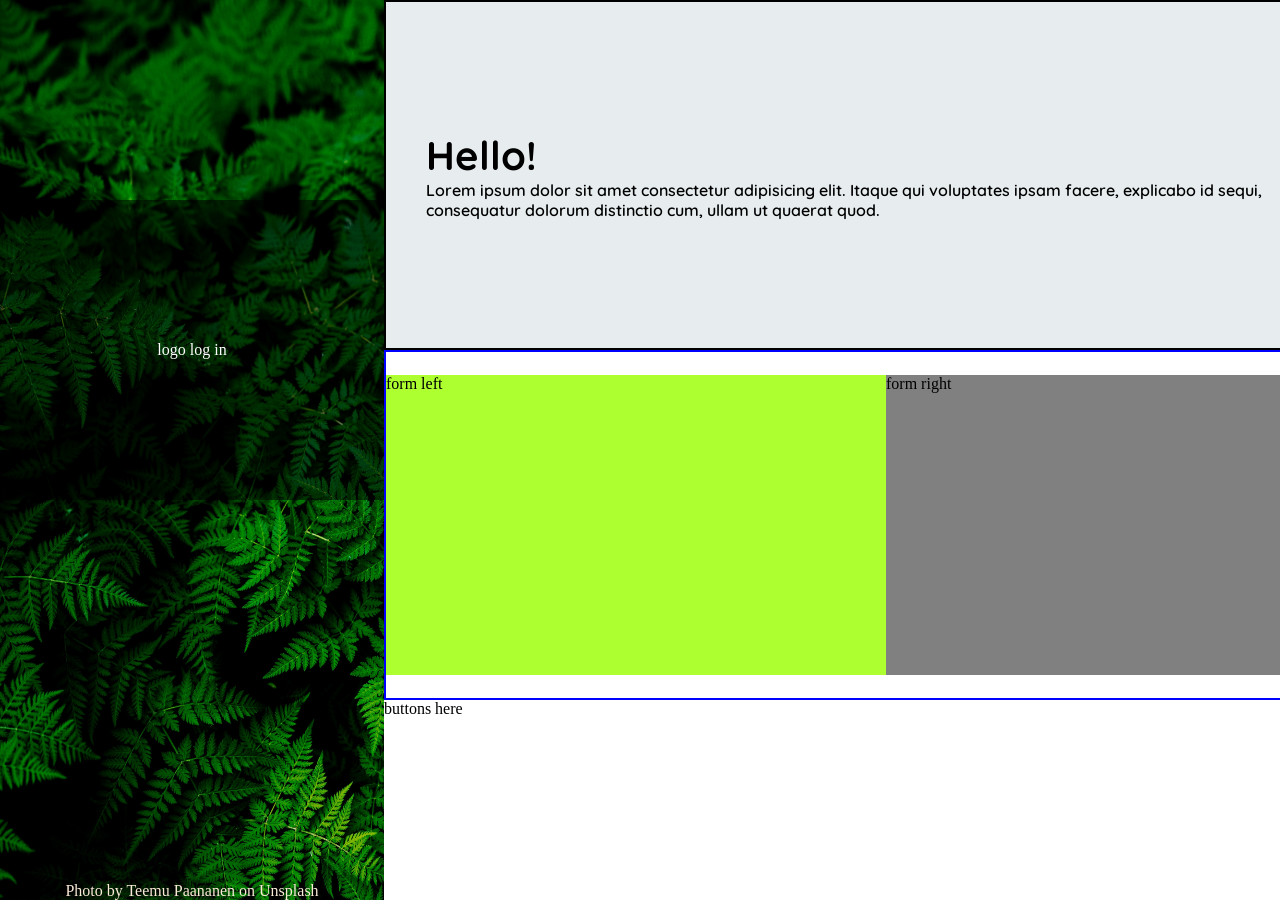
==== page/index.html @ 06675e09 "update fixed position" ====
<!DOCTYPE html>
<html lang="en">
<head>
    <meta charset="UTF-8">
    <meta http-equiv="X-UA-Compatible" content="IE=edge">
    <meta name="viewport" content="width=device-width, initial-scale=1.0">
    <title>Sign Up Form</title>
    <link rel="stylesheet" href="./style.css">
    <link rel="preconnect" href="https://fonts.googleapis.com">
    <link rel="preconnect" href="https://fonts.gstatic.com" crossorigin>
    <link href="https://fonts.googleapis.com/css2?family=Open+Sans:wght@500&family=Quicksand:wght@300&family=Roboto+Mono&display=swap" rel="stylesheet">
</head>
<body>

    <div class="left-sidebar">
        <!-- <img src="./asset/backgroundpic.jpg" alt="" class="background-img"> -->
        <div class="logo">
            logo log in
        </div>
        
        <div class="photo-credit">
            <div class="text-photo"> Photo by <a href="https://unsplash.com/@xteemu?utm_source=unsplash&utm_medium=referral&utm_content=creditCopyText"> Teemu Paananen </a> on <a href="https://unsplash.com/?utm_source=unsplash&utm_medium=referral&utm_content=creditCopyText"> Unsplash </a> 
            </div>
        </div>
    </div>

    <div class="right-sidebar">
        <div class="header">
            <div class="title-header"> Hello! </div>
            Lorem ipsum dolor sit amet consectetur adipisicing elit. Itaque qui voluptates ipsam facere, explicabo id sequi, consequatur dolorum distinctio cum, ullam ut quaerat quod.
        </div>

        <div class="forms">

            <div class="form-left">
                form left
            </div>
            <div class="form-right">
                form right
            </div>
            
        </div>
        <div class="log-in-buttons">buttons here</div>
    </div>

   
</body>
</html>
---- page/style.css ----
*{
    margin: 0;
}
:root{
    --height-sidebar: 100vh;
    --width-sidebar: 30vw;
    --rows-sidebar-height: 350px;
}

body{
    display: flex;
    flex-direction: row;
}

.left-sidebar{
    background-image: url("./asset/backgroundpic.jpg");
    background-size: 720px 1280px;
    height: var(--height-sidebar);
    width: var(--width-sidebar);
    display: flex;
    flex-direction: column;
    justify-content: space-between;
}

.logo{
    margin-top: 200px;
    height: 300px;
    width: var(--width-sidebar);
    display: flex;
    align-items: center;
    justify-content: center;
    color: white;
    background-color: rgba(0, 0, 0, 0.542);
}
.photo-credit{
    height: 50px;
    width: var(--width-sidebar);
    display: flex;
    align-items: flex-end;
    justify-content: center;
    color: antiquewhite;  
}

.photo-credit .text-photo a {
    text-decoration: none;
    color: antiquewhite;
}


.right-sidebar {
    display: grid;
    grid-template-rows:var(--rows-sidebar-height) var(--rows-sidebar-height) calc(100vh - (var(--rows-sidebar-height) + var(--rows-sidebar-height)) );
    width: 70vw;
}

.title-header{
    font-size: 40px;
    font-weight: 800;
}

.header {
    display: flex;
    flex-direction: column;   
    font-family: 'Quicksand', sans-serif;
    justify-content: center;
    border: 2px solid black;
    padding: 40px;
    font-weight:600;
    background-color: #e7edef;
}

.forms {
    display: flex;
    flex-direction: row;
    align-items: center;
    justify-content: space-around;
    border: 2px solid blue;
}

.form-left{
    display: flex;
    height: 300px;
    width: 500px;
    background-color: greenyellow;
}

.form-right{
    display: flex;
    height: 300px;
    width: 500px;
    background-color: gray;
}

.footer {
    display: flex;
    flex-direction: column;
}
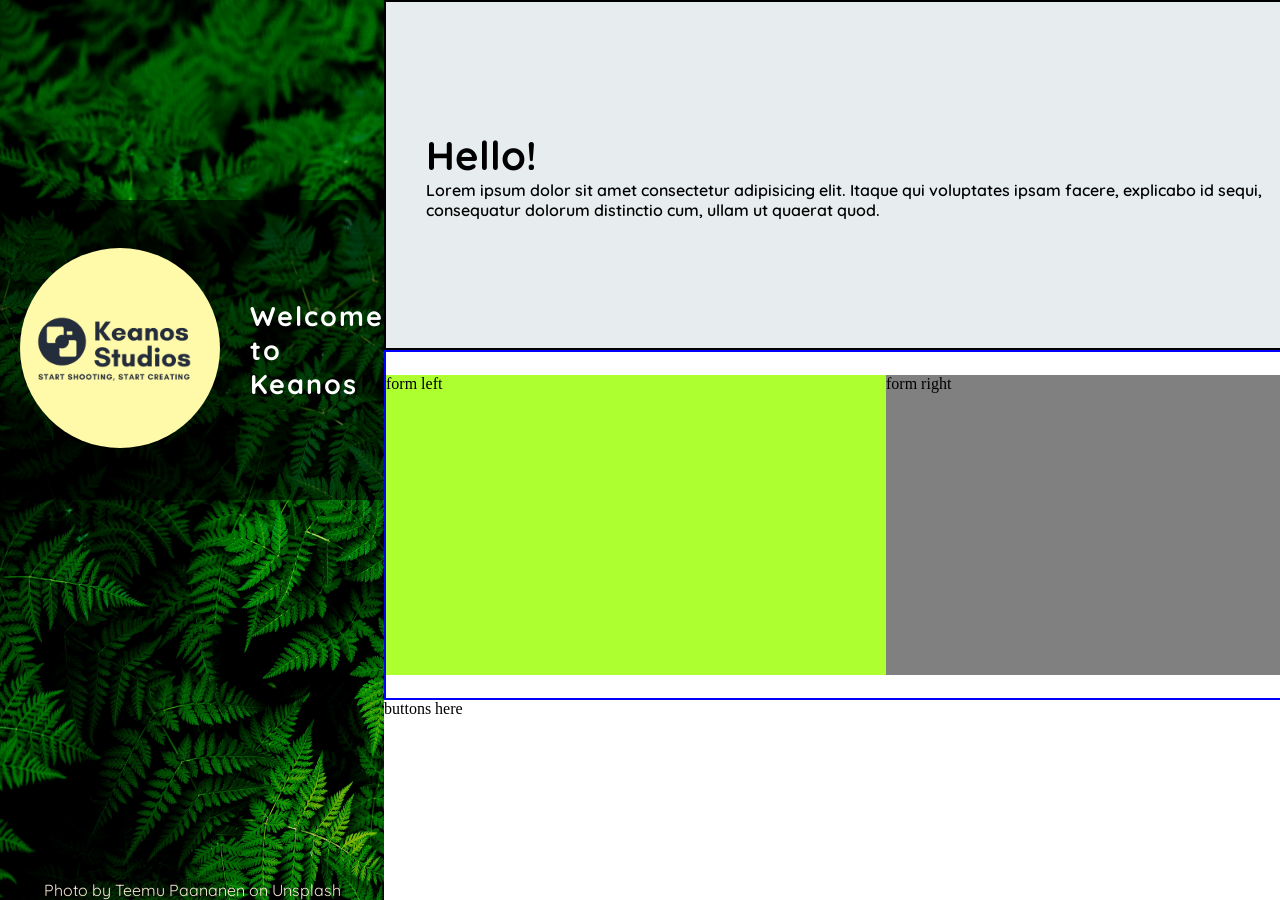
==== commit d7cf9954: "update assets, placement, logos etc" ====
--- a/page/index.html
+++ b/page/index.html
@@ -15,7 +15,10 @@
     <div class="left-sidebar">
         <!-- <img src="./asset/backgroundpic.jpg" alt="" class="background-img"> -->
         <div class="logo">
-            logo log in
+            <div class="logo-image">
+                <img src="./asset/Keano's Studio (1).png" alt="" srcset="">
+            </div>
+            <div class="logo-header"> Welcome to Keanos </div>
         </div>
         
         <div class="photo-credit">
--- a/page/style.css
+++ b/page/style.css
@@ -27,11 +27,28 @@
     height: 300px;
     width: var(--width-sidebar);
     display: flex;
+    flex-direction: row;
     align-items: center;
     justify-content: center;
     color: white;
     background-color: rgba(0, 0, 0, 0.542);
 }
+
+.logo .logo-image img{
+    margin-left: 30px;
+    width: 200px;
+    border-radius: 50%;
+}
+
+.logo-header {
+    margin-left: 20px;
+    padding: 10px;
+    letter-spacing: 2px;
+    font-size: 27px;
+    font-weight: 800;
+    font-family: 'Quicksand', sans-serif;
+}
+
 .photo-credit{
     height: 50px;
     width: var(--width-sidebar);
@@ -39,6 +56,7 @@
     align-items: flex-end;
     justify-content: center;
     color: antiquewhite;  
+    font-family: 'Quicksand', sans-serif;
 }
 
 .photo-credit .text-photo a {
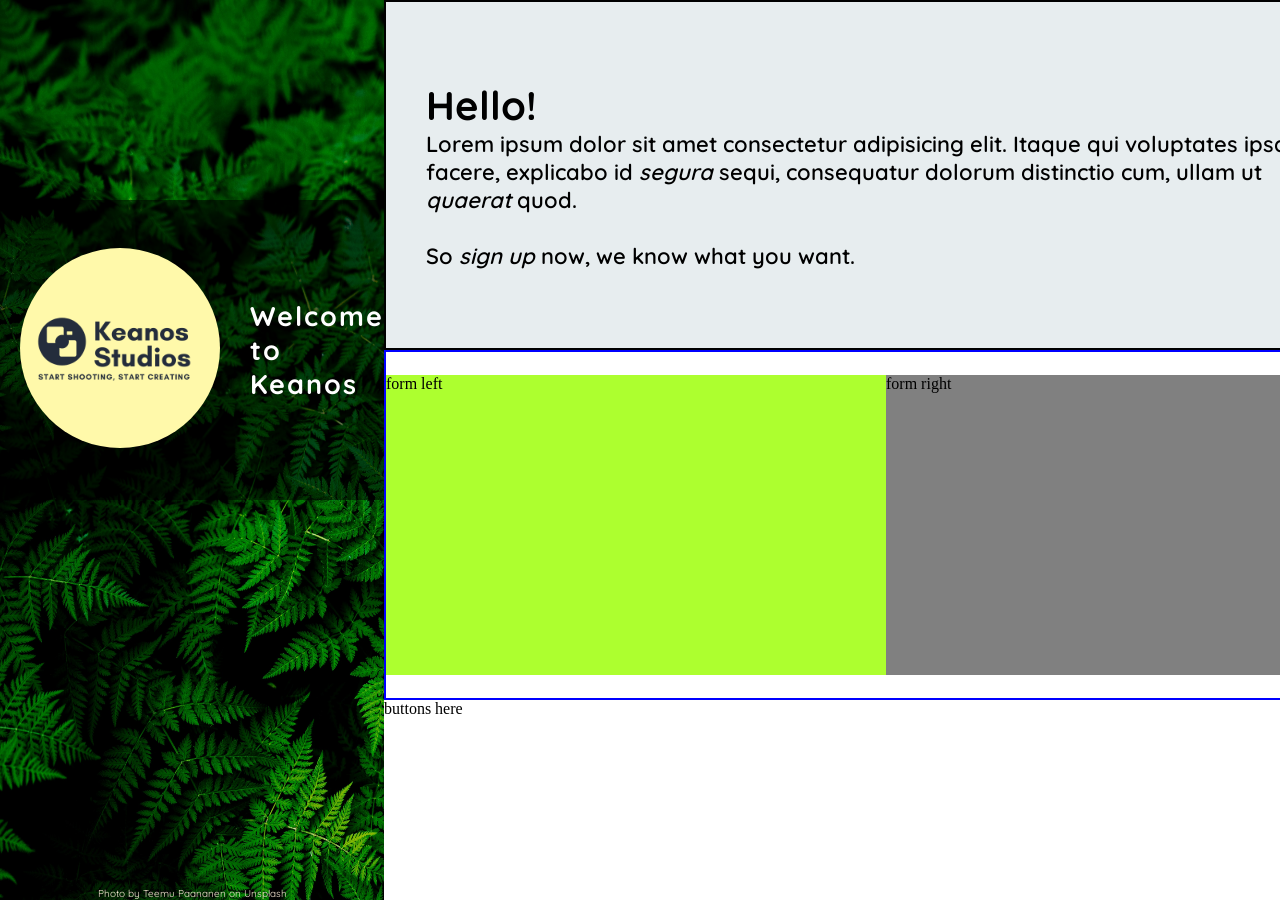
==== commit ab8be1bb: "update emphasis and font size" ====
--- a/page/index.html
+++ b/page/index.html
@@ -30,7 +30,13 @@
     <div class="right-sidebar">
         <div class="header">
             <div class="title-header"> Hello! </div>
-            Lorem ipsum dolor sit amet consectetur adipisicing elit. Itaque qui voluptates ipsam facere, explicabo id sequi, consequatur dolorum distinctio cum, ullam ut quaerat quod.
+            <p>
+                Lorem ipsum dolor sit amet consectetur adipisicing elit. Itaque qui voluptates ipsam facere, explicabo id <em> segura </em> sequi, consequatur dolorum distinctio cum, ullam ut <em> quaerat </em> quod.
+            </p>
+            <br>
+            <p>
+                So <em>sign up</em> now, we know what you want.
+            </p>
         </div>
 
         <div class="forms">
--- a/page/style.css
+++ b/page/style.css
@@ -57,13 +57,13 @@
     justify-content: center;
     color: antiquewhite;  
     font-family: 'Quicksand', sans-serif;
+    font-size: 10px;
 }
 
 .photo-credit .text-photo a {
     text-decoration: none;
     color: antiquewhite;
 }
-
 
 .right-sidebar {
     display: grid;
@@ -83,8 +83,16 @@
     justify-content: center;
     border: 2px solid black;
     padding: 40px;
+    font-size: 22px;
+    background-color: #e7edef;
+}
+
+.header p {
     font-weight:600;
-    background-color: #e7edef;
+}
+
+.header p em{
+    font-weight: 8  00;
 }
 
 .forms {
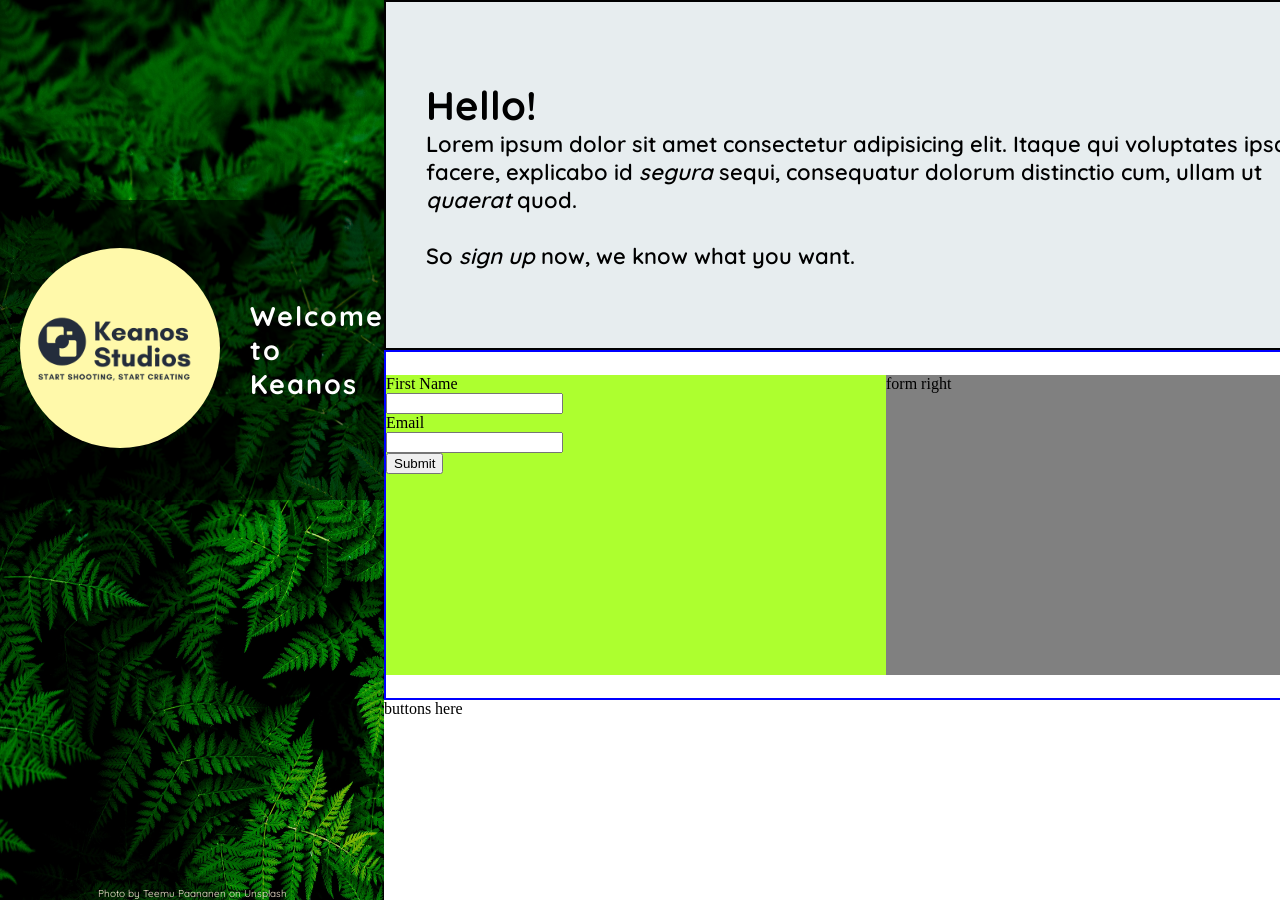
==== commit 07a3fdec: "add form first name and email with pattern" ====
--- a/page/index.html
+++ b/page/index.html
@@ -42,7 +42,21 @@
         <div class="forms">
 
             <div class="form-left">
-                form left
+                
+                <form action="#" method="get">
+                    <div class="label-first-name">
+                        <label for="first-name"> First Name </label>
+                    </div>
+                    <input type="text" id="first-name" name="first-name" maxlength="32" pattern="[A-Z a-z]{1,32}" title="Please enter valid name format, example: John Dower" required>
+               
+                    <div class="label-email">
+                        <label for="email"> Email </label>
+                    </div>
+                    <input type="email" id="email" name="email" required>
+                    <div>
+                        <button type="submit">Submit</button>
+                    </div>
+                </form>
             </div>
             <div class="form-right">
                 form right
--- a/page/style.css
+++ b/page/style.css
@@ -105,6 +105,7 @@
 
 .form-left{
     display: flex;
+    flex-direction: column;
     height: 300px;
     width: 500px;
     background-color: greenyellow;
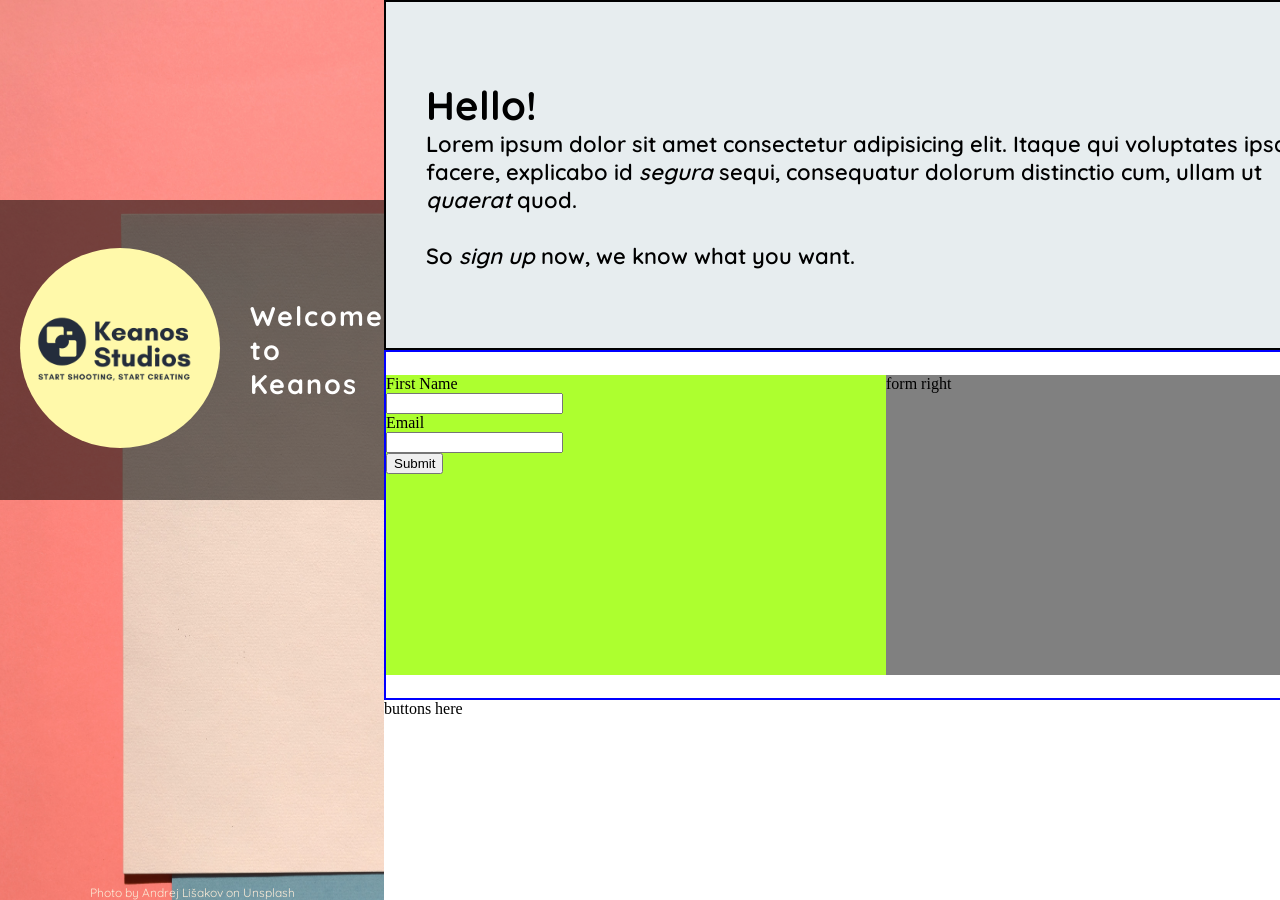
==== commit 053e14aa: "replace bg" ====
--- a/page/index.html
+++ b/page/index.html
@@ -22,7 +22,8 @@
         </div>
         
         <div class="photo-credit">
-            <div class="text-photo"> Photo by <a href="https://unsplash.com/@xteemu?utm_source=unsplash&utm_medium=referral&utm_content=creditCopyText"> Teemu Paananen </a> on <a href="https://unsplash.com/?utm_source=unsplash&utm_medium=referral&utm_content=creditCopyText"> Unsplash </a> 
+            <div class="text-photo">
+            Photo by <a href="https://unsplash.com/@lishakov?utm_source=unsplash&utm_medium=referral&utm_content=creditCopyText">Andrej Lišakov</a> on <a href="https://unsplash.com/s/photos/background?utm_source=unsplash&utm_medium=referral&utm_content=creditCopyText">Unsplash</a> 
             </div>
         </div>
     </div>
--- a/page/style.css
+++ b/page/style.css
@@ -13,7 +13,7 @@
 }
 
 .left-sidebar{
-    background-image: url("./asset/backgroundpic.jpg");
+    background-image: url("./asset/background-min.jpg");
     background-size: 720px 1280px;
     height: var(--height-sidebar);
     width: var(--width-sidebar);
@@ -57,11 +57,11 @@
     justify-content: center;
     color: antiquewhite;  
     font-family: 'Quicksand', sans-serif;
-    font-size: 10px;
+    font-size: 12px;
 }
 
 .photo-credit .text-photo a {
-    text-decoration: none;
+    text-decoration: none;    
     color: antiquewhite;
 }
 
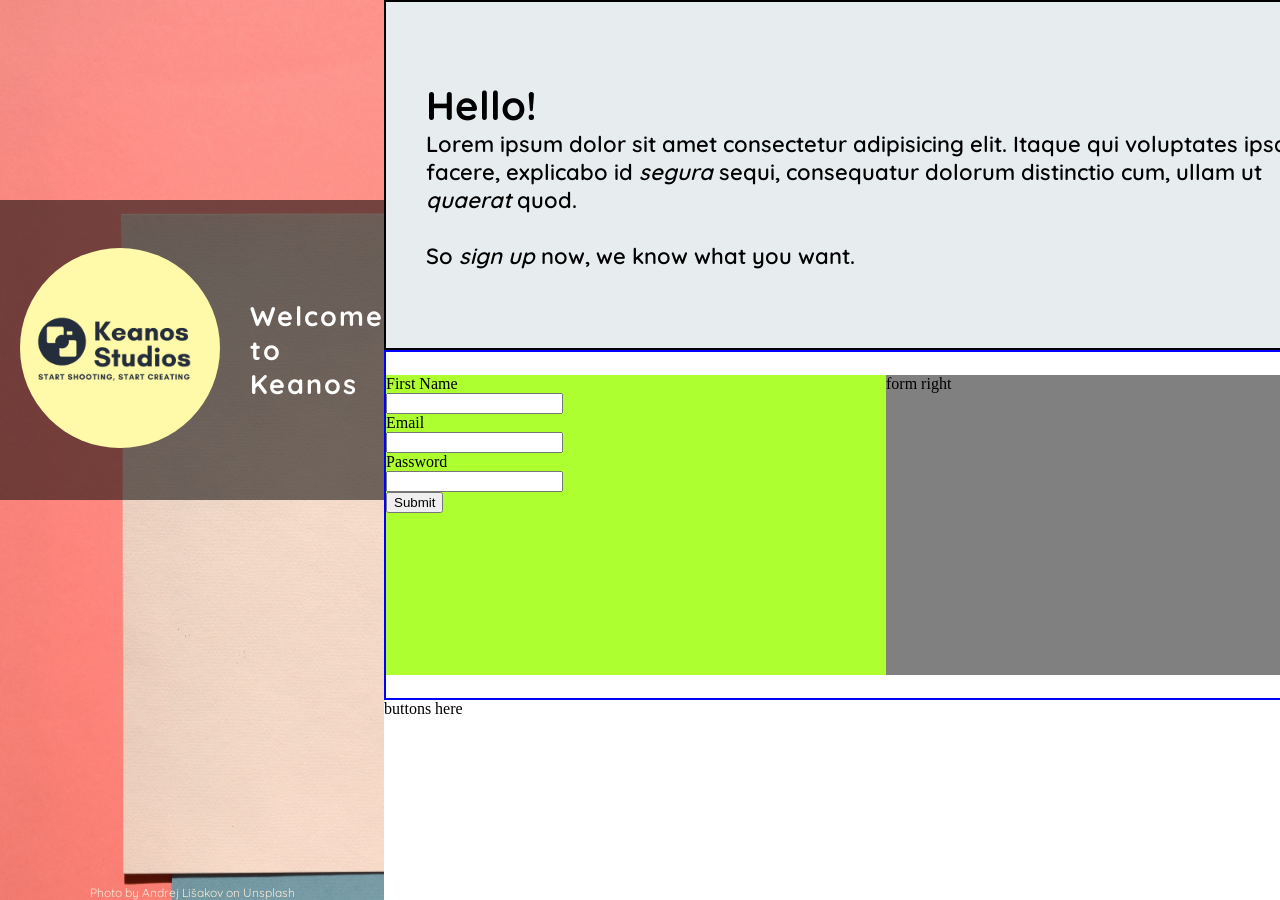
==== commit 7106c1eb: "add notice password" ====
--- a/page/index.html
+++ b/page/index.html
@@ -54,7 +54,12 @@
                         <label for="email"> Email </label>
                     </div>
                     <input type="email" id="email" name="email" required>
-                    <div>
+                    
+                    <div class="label-password">
+                        <label for="password"> Password</label>
+                    </div>
+                    <input type="password" id="password" name="password" pattern="[A-Z a-z\d]{6}" title="Password needs 6 characters min" required>
+                    <div class="submit-button">
                         <button type="submit">Submit</button>
                     </div>
                 </form>
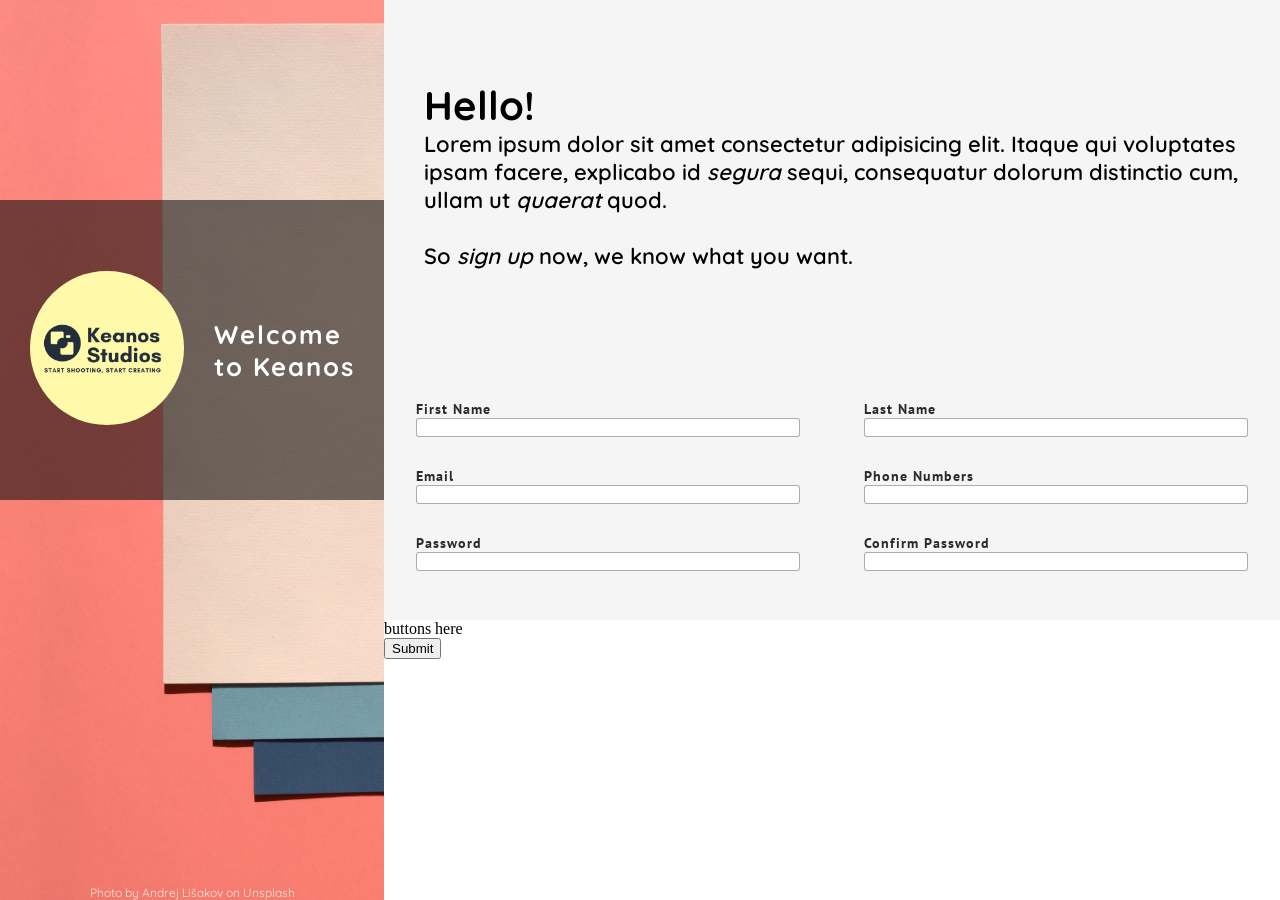
==== commit 5f5db890: "update forms overall done" ====
--- a/page/index.html
+++ b/page/index.html
@@ -9,6 +9,7 @@
     <link rel="preconnect" href="https://fonts.googleapis.com">
     <link rel="preconnect" href="https://fonts.gstatic.com" crossorigin>
     <link href="https://fonts.googleapis.com/css2?family=Open+Sans:wght@500&family=Quicksand:wght@300&family=Roboto+Mono&display=swap" rel="stylesheet">
+    <link href="https://fonts.googleapis.com/css2?family=PT+Sans&family=Sora:wght@300;400&display=swap" rel="stylesheet">   
 </head>
 <body>
 
@@ -39,37 +40,44 @@
                 So <em>sign up</em> now, we know what you want.
             </p>
         </div>
-
+        <form action="#" method="get">
         <div class="forms">
-
             <div class="form-left">
-                
-                <form action="#" method="get">
-                    <div class="label-first-name">
+                    <div class="input">
                         <label for="first-name"> First Name </label>
+                        <input type="text" id="first-name" name="first-name" maxlength="32" pattern="[A-Z a-z]{1,32}" title="Please enter valid name format, example: Johnny" required>
                     </div>
-                    <input type="text" id="first-name" name="first-name" maxlength="32" pattern="[A-Z a-z]{1,32}" title="Please enter valid name format, example: John Dower" required>
-               
-                    <div class="label-email">
+                    <div class="input">
                         <label for="email"> Email </label>
+                        <input type="email" id="email" name="email" required>
                     </div>
-                    <input type="email" id="email" name="email" required>
-                    
-                    <div class="label-password">
+                    <div class="input">
                         <label for="password"> Password</label>
+                        <input type="password" id="password" name="password" minlength="6" maxlength="25" title="Password needs 6 minimal characters required" required>
                     </div>
-                    <input type="password" id="password" name="password" pattern="[A-Z a-z\d]{6}" title="Password needs 6 characters min" required>
-                    <div class="submit-button">
-                        <button type="submit">Submit</button>
-                    </div>
-                </form>
             </div>
             <div class="form-right">
-                form right
+                    <div class="input">
+                        <label for="last-name"> Last Name </label>
+                        <input type="text" id="last-name" name="last-name" maxlength="32" pattern="[A-Z a-z]{1,32}" title="Please enter valid name format, example: Johnny" required>
+                    </div>
+                    <div class="input">
+                        <label for="phone"> Phone Numbers </label>
+                        <input type="text" id="phone" name="phone" maxlength="12" pattern="[\d][0-9]{10-12}" required>
+                    </div>
+                    <div class="input">
+                        <label for="confirm-password">Confirm Password</label>
+                        <input type="password" id="confirm-password" name="confirm-password" minlength="6" maxlength="25" title="Password needs 6 minimal characters required" required>
+                    </div> 
             </div>
             
         </div>
-        <div class="log-in-buttons">buttons here</div>
+        <div class="log-in-buttons">buttons here
+            <div class="submit-button">
+                <button type="submit">Submit</button>
+            </div>
+        </div>
+        </form>
     </div>
 
    
--- a/page/style.css
+++ b/page/style.css
@@ -15,6 +15,7 @@
 .left-sidebar{
     background-image: url("./asset/background-min.jpg");
     background-size: 720px 1280px;
+    background-position: 40px;
     height: var(--height-sidebar);
     width: var(--width-sidebar);
     display: flex;
@@ -36,7 +37,7 @@
 
 .logo .logo-image img{
     margin-left: 30px;
-    width: 200px;
+    width: 12vw;
     border-radius: 50%;
 }
 
@@ -44,7 +45,7 @@
     margin-left: 20px;
     padding: 10px;
     letter-spacing: 2px;
-    font-size: 27px;
+    font-size: 2vw;
     font-weight: 800;
     font-family: 'Quicksand', sans-serif;
 }
@@ -81,10 +82,9 @@
     flex-direction: column;   
     font-family: 'Quicksand', sans-serif;
     justify-content: center;
-    border: 2px solid black;
     padding: 40px;
     font-size: 22px;
-    background-color: #e7edef;
+    background-color: whitesmoke;
 }
 
 .header p {
@@ -100,22 +100,36 @@
     flex-direction: row;
     align-items: center;
     justify-content: space-around;
-    border: 2px solid blue;
+    font-family: 'PT Sans', sans-serif;
+    background-color: whitesmoke;
 }
 
-.form-left{
+.form-left, .form-right{
     display: flex;
     flex-direction: column;
-    height: 300px;
-    width: 500px;
-    background-color: greenyellow;
+    height: 30vh;
+    width: 30vw;
+    font-size: 14px;
+    justify-content: center;
+    gap: 30px;
+}
+label{
+    font-weight: 600;
+    letter-spacing: 1px;
+    color: rgb(43, 43, 43);
+}
+.input {
+    display: flex;
+    flex-direction: column;
+}
+input{
+    border: 1px solid rgba(128, 128, 128, 0.646);
+    border-radius: 3px;
 }
 
-.form-right{
-    display: flex;
-    height: 300px;
-    width: 500px;
-    background-color: gray;
+input:focus{
+    outline: none;
+    border: 2px solid #de7373;
 }
 
 .footer {
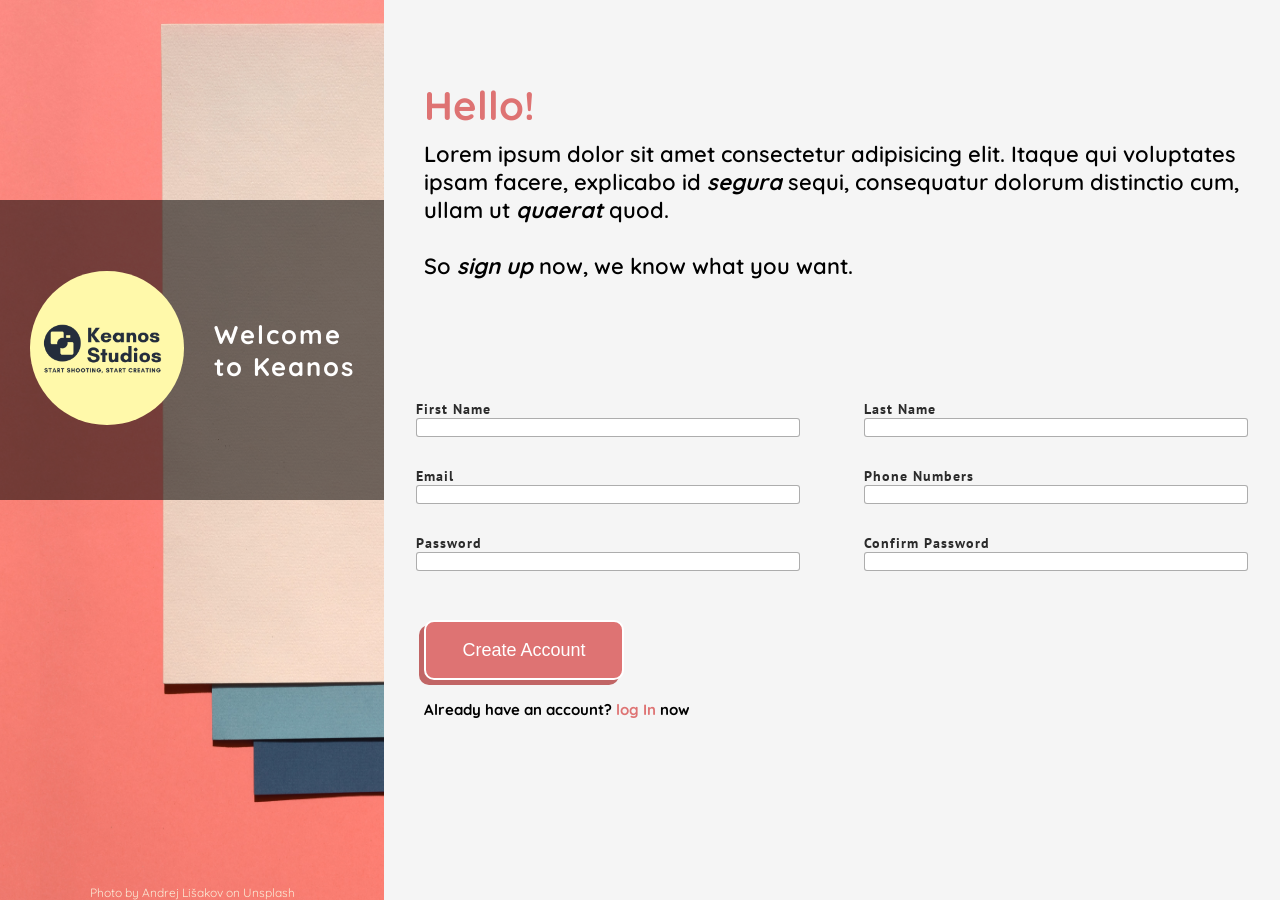
==== commit 0601d06f: "Update create acc button, overall done" ====
--- a/page/index.html
+++ b/page/index.html
@@ -72,12 +72,18 @@
             </div>
             
         </div>
-        <div class="log-in-buttons">buttons here
+        <div class="log-in-buttons">
             <div class="submit-button">
-                <button type="submit">Submit</button>
+                <button type="submit">Create Account</button>
             </div>
         </div>
         </form>
+        
+        <div class="login-account">
+           <div class="text-login-account"> Already have an account? <a href="#"> log In </a> now
+           </div>
+        </div>
+
     </div>
 
    
--- a/page/style.css
+++ b/page/style.css
@@ -73,8 +73,10 @@
 }
 
 .title-header{
+    color: #de7373;
     font-size: 40px;
     font-weight: 800;
+    padding: 10px 0;
 }
 
 .header {
@@ -83,7 +85,7 @@
     font-family: 'Quicksand', sans-serif;
     justify-content: center;
     padding: 40px;
-    font-size: 22px;
+    font-size: 22px;    
     background-color: whitesmoke;
 }
 
@@ -92,7 +94,11 @@
 }
 
 .header p em{
-    font-weight: 8  00;
+    font-weight: 800;
+}
+
+form{
+    background-color: whitesmoke;
 }
 
 .forms {
@@ -101,7 +107,6 @@
     align-items: center;
     justify-content: space-around;
     font-family: 'PT Sans', sans-serif;
-    background-color: whitesmoke;
 }
 
 .form-left, .form-right{
@@ -132,7 +137,43 @@
     border: 2px solid #de7373;
 }
 
-.footer {
+.log-in-buttons {
     display: flex;
     flex-direction: column;
+    align-items: flex-start;
+    justify-content: center;
+    padding-left: 40px;
+}
+
+button {
+    width: 200px;
+    height: 60px;
+    color: white;
+    font-size: 18px;
+    font-family: 'Sora', sans-serif;
+    border: 2px solid white;
+    border-radius: 10px;
+    background-color: #de7373;
+    box-shadow: -5px 5px #c16565;
+}
+
+button:hover {
+    background-color: #e28686;
+}
+button:active {
+    transform: translateY(4px);
+    box-shadow: -1px 0 #c16565;
+}
+
+.login-account{
+    display: flex;
+    padding-left: 40px;
+    background-color: whitesmoke;
+    font-size: 15px;
+    font-weight: 800;
+    font-family: 'Quicksand', sans-serif;
+}
+.text-login-account a, a:visited {
+    text-decoration: none;
+    color: #de7373;
 }
